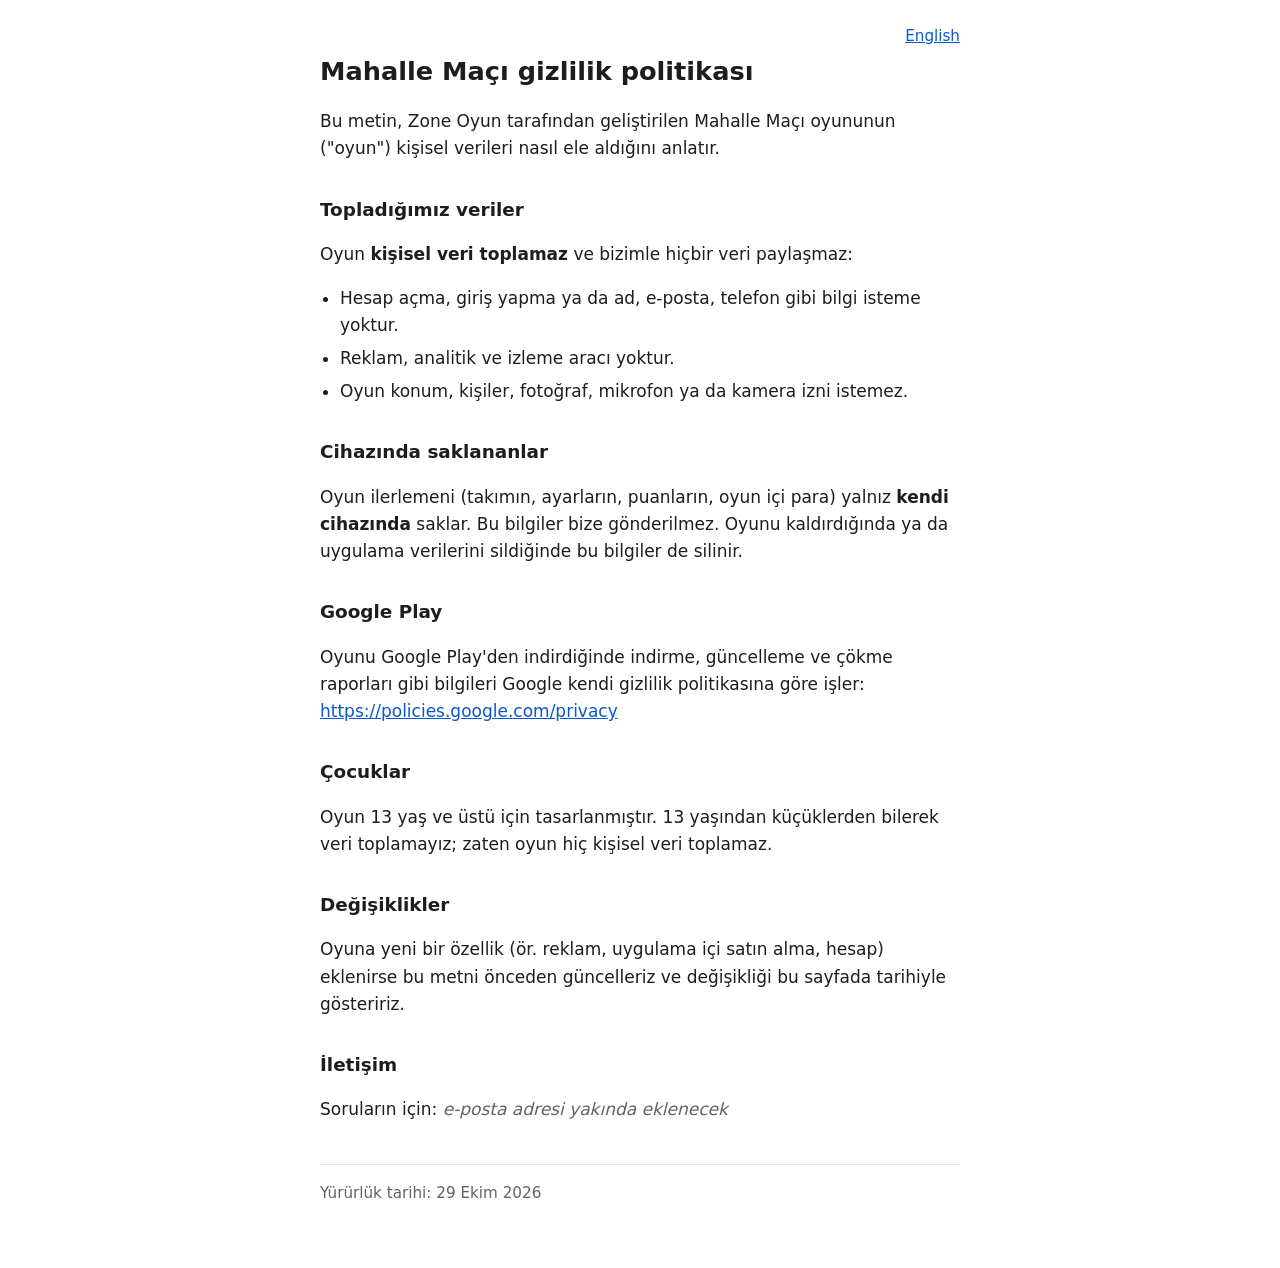
==== mahalle-maci/index.html @ fb4afa4b "Mahalle Maçı gizlilik politikası (Türkçe, İngilizce)" ====
<!doctype html>
<html lang="tr">
<head>
<meta charset="utf-8">
<meta name="viewport" content="width=device-width, initial-scale=1">
<title>Mahalle Maçı gizlilik politikası</title>
<link rel="stylesheet" href="../stil.css">
</head>
<body>
<main>
<p class="dil"><a href="en.html" hreflang="en" lang="en">English</a></p>
<h1>Mahalle Maçı gizlilik politikası</h1>
<p>Bu metin, Zone Oyun tarafından geliştirilen Mahalle Maçı oyununun ("oyun") kişisel verileri nasıl ele aldığını anlatır.</p>
<h2>Topladığımız veriler</h2>
<p>Oyun <strong>kişisel veri toplamaz</strong> ve bizimle hiçbir veri paylaşmaz:</p>
<ul>
<li>Hesap açma, giriş yapma ya da ad, e-posta, telefon gibi bilgi isteme yoktur.</li>
<li>Reklam, analitik ve izleme aracı yoktur.</li>
<li>Oyun konum, kişiler, fotoğraf, mikrofon ya da kamera izni istemez.</li>
</ul>
<h2>Cihazında saklananlar</h2>
<p>Oyun ilerlemeni (takımın, ayarların, puanların, oyun içi para) yalnız <strong>kendi cihazında</strong> saklar. Bu bilgiler bize gönderilmez. Oyunu kaldırdığında ya da uygulama verilerini sildiğinde bu bilgiler de silinir.</p>
<h2>Google Play</h2>
<p>Oyunu Google Play'den indirdiğinde indirme, güncelleme ve çökme raporları gibi bilgileri Google kendi gizlilik politikasına göre işler: <a href="https://policies.google.com/privacy">https://policies.google.com/privacy</a></p>
<h2>Çocuklar</h2>
<p>Oyun 13 yaş ve üstü için tasarlanmıştır. 13 yaşından küçüklerden bilerek veri toplamayız; zaten oyun hiç kişisel veri toplamaz.</p>
<h2>Değişiklikler</h2>
<p>Oyuna yeni bir özellik (ör. reklam, uygulama içi satın alma, hesap) eklenirse bu metni önceden güncelleriz ve değişikliği bu sayfada tarihiyle gösteririz.</p>
<h2>İletişim</h2>
<p>Soruların için: <span class="bekliyor">e-posta adresi yakında eklenecek</span></p>
<p class="yururluk">Yürürlük tarihi: 29 Ekim 2026</p>
</main>
</body>
</html>
---- stil.css ----
:root {
  --zemin: #ffffff;
  --yazi: #1d1d1f;
  --soluk: #5f6368;
  --bag: #0b57d0;
  --cizgi: #e3e3e3;
}
@media (prefers-color-scheme: dark) {
  :root {
    --zemin: #121212;
    --yazi: #ececec;
    --soluk: #a8a8a8;
    --bag: #8ab4f8;
    --cizgi: #2e2e2e;
  }
}
* { box-sizing: border-box; }
body {
  margin: 0;
  background: var(--zemin);
  color: var(--yazi);
  font-family: system-ui, -apple-system, "Segoe UI", Roboto, sans-serif;
  font-size: 17px;
  line-height: 1.6;
}
main { max-width: 42rem; margin: 0 auto; padding: 24px 16px 48px; }
h1 { font-size: 1.6rem; line-height: 1.25; margin: 0.5rem 0 1.25rem; }
h2 { font-size: 1.15rem; margin: 2rem 0 0.5rem; }
ul { padding-left: 1.25rem; }
li { margin: 0.35rem 0; }
a { color: var(--bag); overflow-wrap: anywhere; }
.dil { text-align: right; margin: 0; font-size: 0.95rem; }
.bekliyor { color: var(--soluk); font-style: italic; }
.yururluk { margin-top: 2.5rem; padding-top: 1rem; border-top: 1px solid var(--cizgi); color: var(--soluk); font-size: 0.95rem; }
.oyunlar { list-style: none; padding: 0; }
.oyunlar li { padding: 0.75rem 0; border-bottom: 1px solid var(--cizgi); }
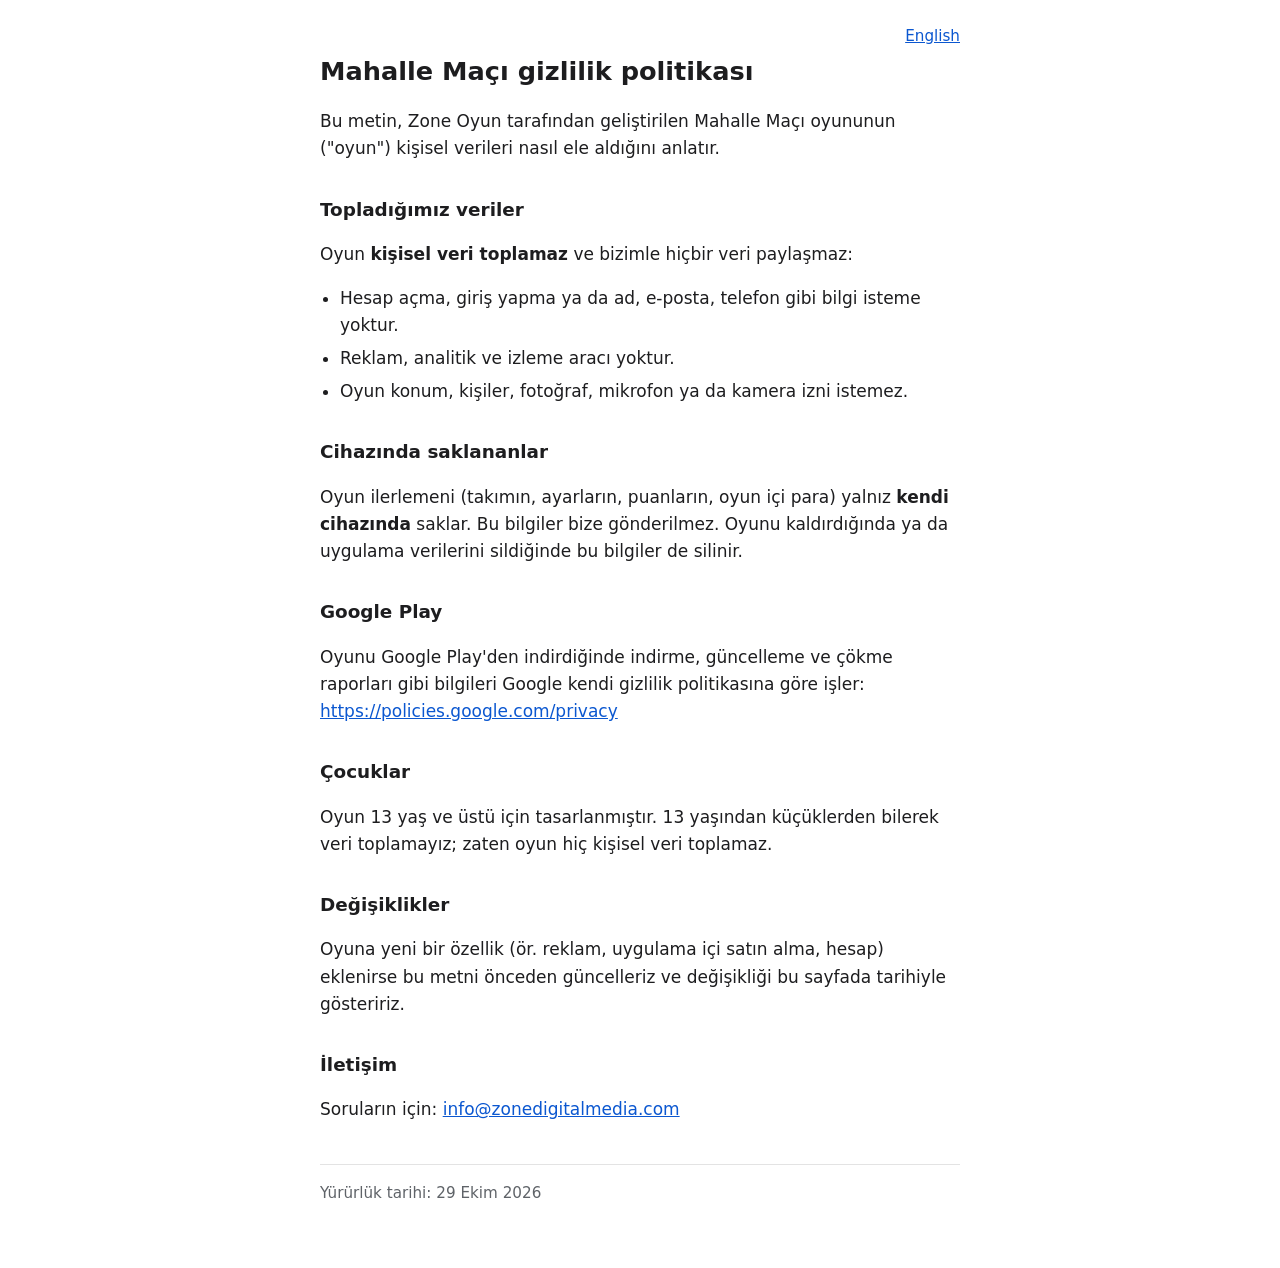
==== commit 37333abb: "Mahalle Maçı gizlilik: e-posta yer tutucusu yerine info@zonedigitalmedia.com" ====
--- a/mahalle-maci/index.html
+++ b/mahalle-maci/index.html
@@ -27,7 +27,7 @@
 <h2>Değişiklikler</h2>
 <p>Oyuna yeni bir özellik (ör. reklam, uygulama içi satın alma, hesap) eklenirse bu metni önceden güncelleriz ve değişikliği bu sayfada tarihiyle gösteririz.</p>
 <h2>İletişim</h2>
-<p>Soruların için: <span class="bekliyor">e-posta adresi yakında eklenecek</span></p>
+<p>Soruların için: <a href="mailto:info@zonedigitalmedia.com">info@zonedigitalmedia.com</a></p>
 <p class="yururluk">Yürürlük tarihi: 29 Ekim 2026</p>
 </main>
 </body>
